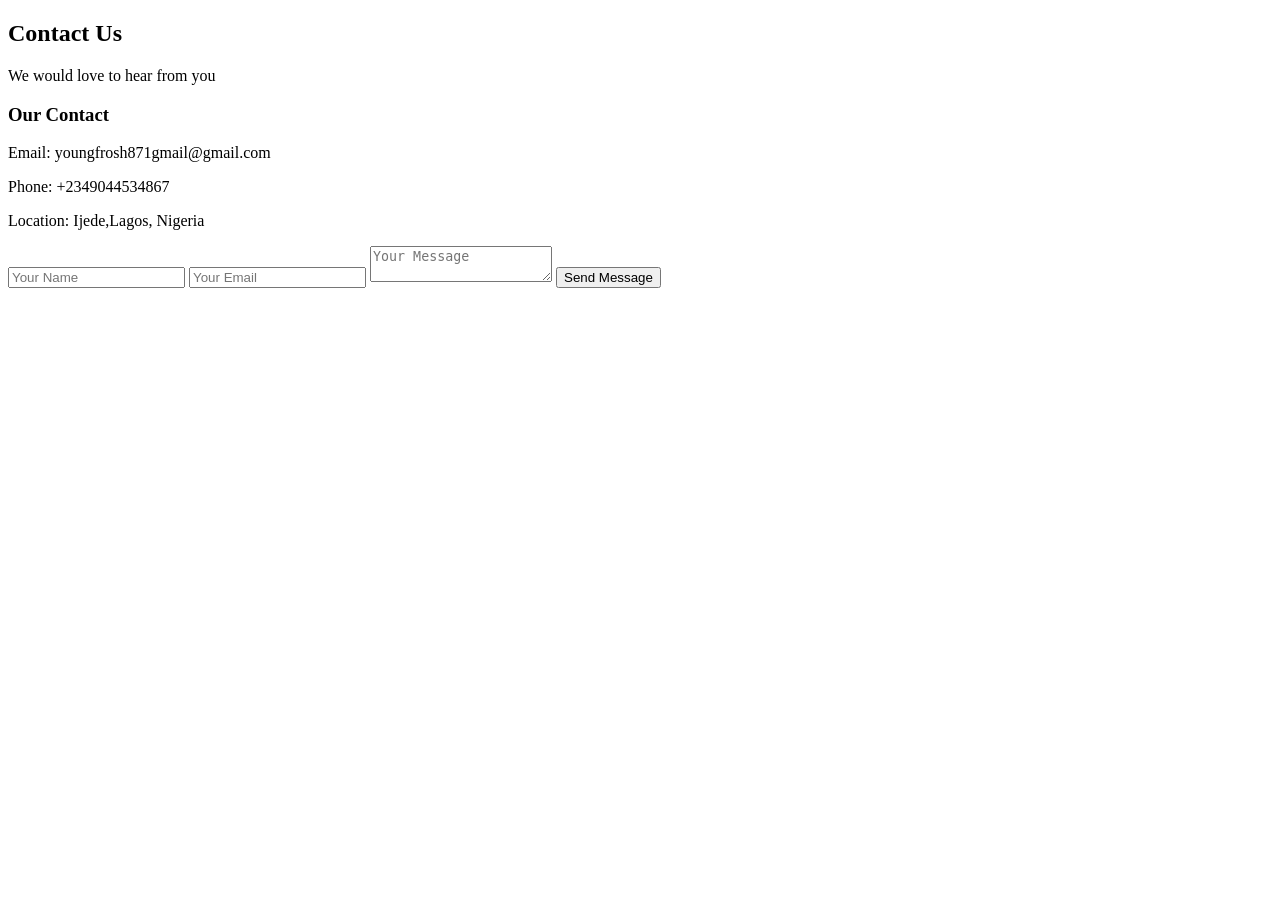
==== contact_us.html @ 71947e03 "First website upload" ====
<!DOCTYPE html>
<html lang="en">
<head>
<meta charset="UTF-8">
<meta name="viewport" content="width=device-width, initial-scale=1.0">
<title>Contact Us</title>
<link rel="stylesheet" href="contact.css">
</head>

<body>

<section class="contact">

<h1>Contact Us</h1>
<p>We would love to hear from you</p>

<div class="container">

<div class="contact-info">
<h3>Our Contact</h3>

<p>Email: youngfrosh871gmail@gmail.com</p>

<p>Phone: +2349044534867</p>

<p>Location: Ijede,Lagos, Nigeria</p>

</div>

<div class="contact-form">

<form id="contactForm">

<input type="text" id="name" placeholder="Your Name">

<input type="email" id="email" placeholder="Your Email">

<textarea id="message" placeholder="Your Message"></textarea>

<button type="submit">Send Message</button>

</form>

<p id="formMessage"></p>

</div>

</div>

</section>

<script src="contact.js"></script>

</body>
</html>
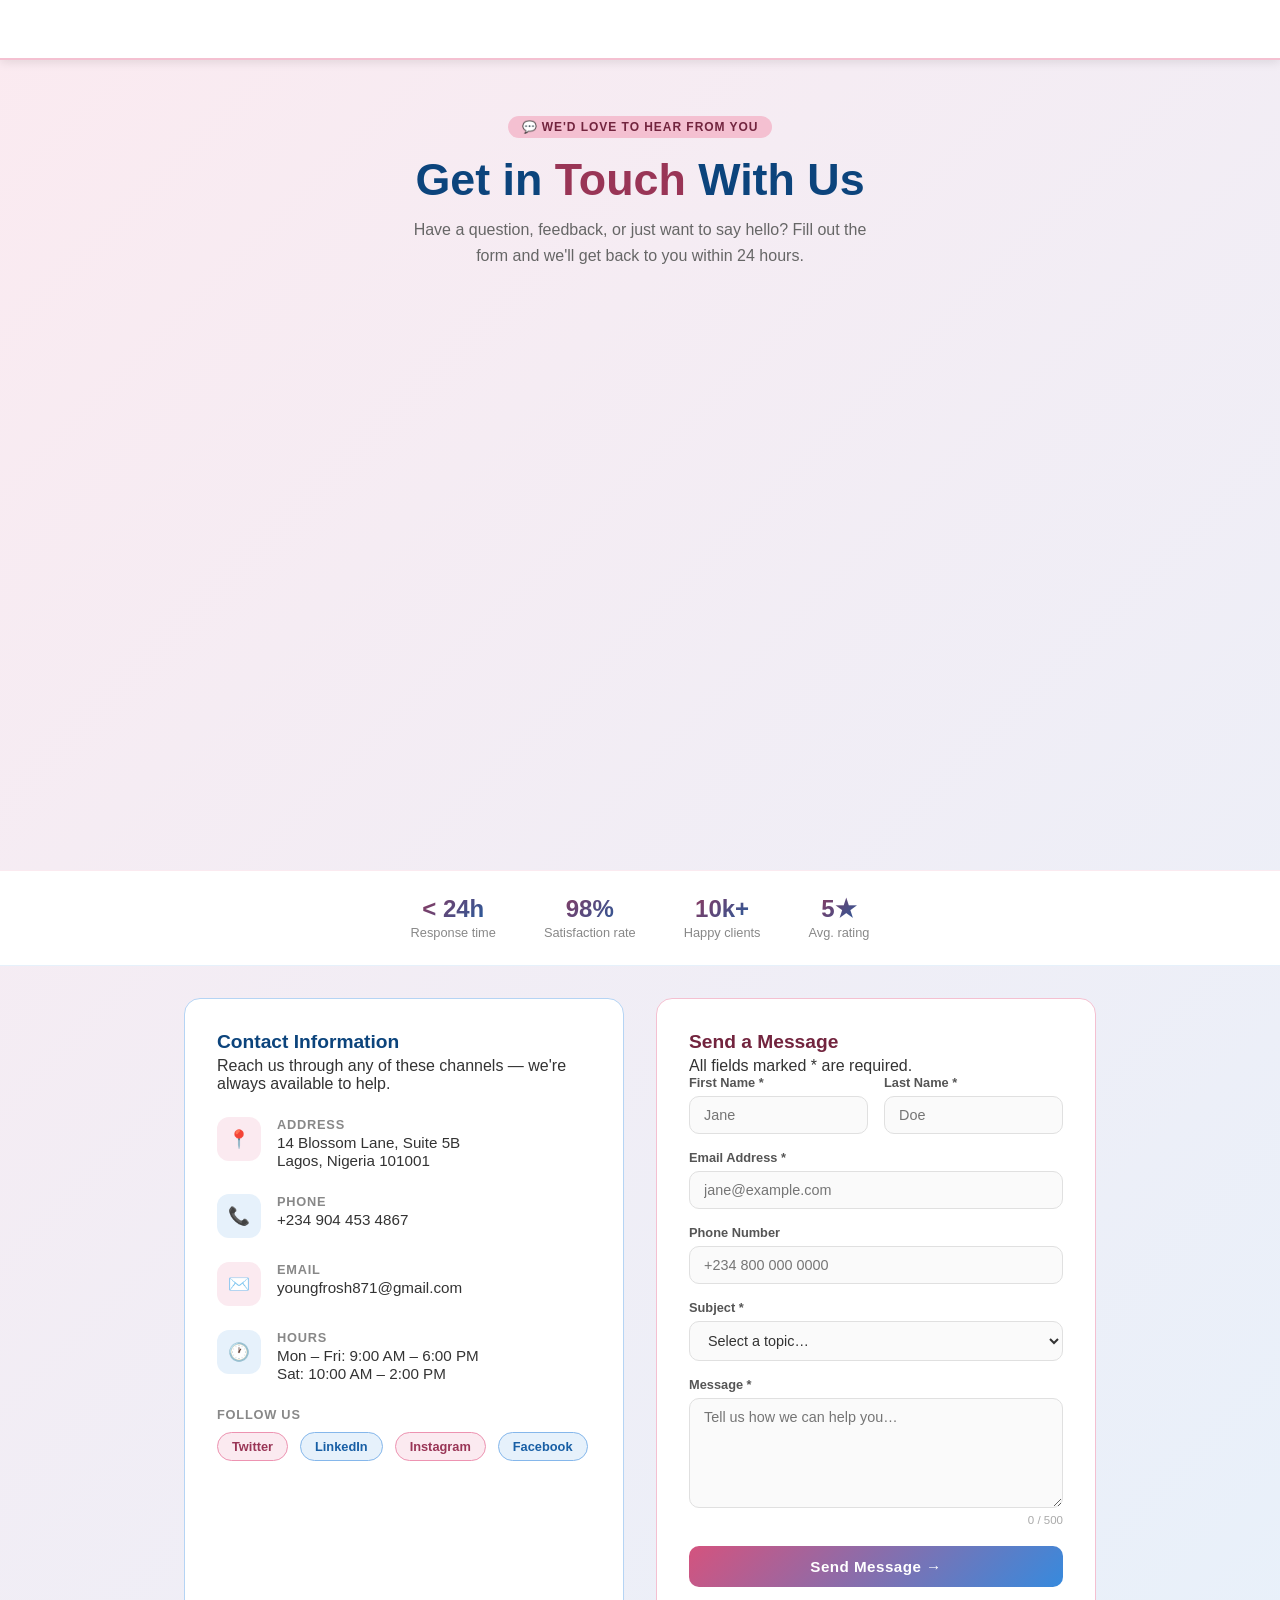
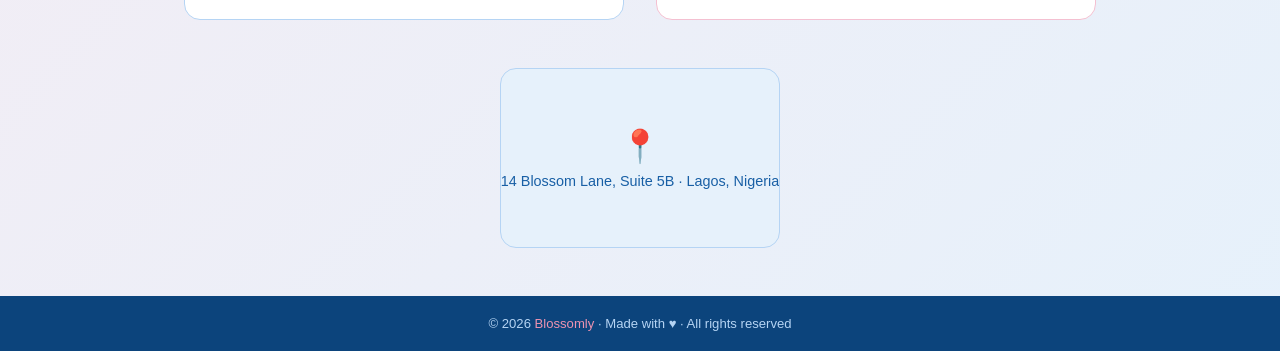
==== commit 808a9ca3: "Update" ====
--- a/contact_us.html
+++ b/contact_us.html
@@ -1,55 +1,149 @@
 <!DOCTYPE html>
 <html lang="en">
 <head>
-<meta charset="UTF-8">
-<meta name="viewport" content="width=device-width, initial-scale=1.0">
-<title>Contact Us</title>
-<link rel="stylesheet" href="contact.css">
+  <meta charset="UTF-8" />
+  <meta name="viewport" content="width=device-width, initial-scale=1.0"/>
+  <title>Contact Us</title>
+  <link rel="stylesheet" href="style.css">
+
 </head>
-
 <body>
 
-<section class="contact">
+<!-- NAV -->
+<nav>
+  
+</nav>
 
-<h1>Contact Us</h1>
-<p>We would love to hear from you</p>
+<!-- HERO -->
+<section class="hero">
+  <div class="hero-badge">💬 We'd love to hear from you</div>
+  <h1>Get in <span>Touch</span> With Us</h1>
+  <p>Have a question, feedback, or just want to say hello? Fill out the form and we'll get back to you within 24 hours.</p>
+</section>
 
-<div class="container">
+<!-- STATS -->
+<div class="stats-strip">
+  <div class="stat"><strong>&lt; 24h</strong><span>Response time</span></div>
+  <div class="stat"><strong>98%</strong><span>Satisfaction rate</span></div>
+  <div class="stat"><strong>10k+</strong><span>Happy clients</span></div>
+  <div class="stat"><strong>5★</strong><span>Avg. rating</span></div>
+</div>
 
-<div class="contact-info">
-<h3>Our Contact</h3>
+<!-- MAIN -->
+<div class="main-grid">
 
-<p>Email: youngfrosh871gmail@gmail.com</p>
+  <!-- INFO CARD -->
+  <div class="info-card">
+    <div>
+      <h2>Contact Information</h2>
+      <p>Reach us through any of these channels — we're always available to help.</p>
+    </div>
+    <div class="contact-item">
+      <div class="icon-box icon-pink">📍</div>
+      <div class="contact-item-text">
+        <strong>Address</strong>
+        <span>14 Blossom Lane, Suite 5B<br>Lagos, Nigeria 101001</span>
+      </div>
+    </div>
+    <div class="contact-item">
+      <div class="icon-box icon-blue">📞</div>
+      <div class="contact-item-text">
+        <strong>Phone</strong>
+        <span>+234 904 453 4867</span>
+      </div>
+    </div>
+    <div class="contact-item">
+      <div class="icon-box icon-pink">✉️</div>
+      <div class="contact-item-text">
+        <strong>Email</strong>
+        <span>youngfrosh871@gmail.com</span>
+      </div>
+    </div>
+    <div class="contact-item">
+      <div class="icon-box icon-blue">🕐</div>
+      <div class="contact-item-text">
+        <strong>Hours</strong>
+        <span>Mon – Fri: 9:00 AM – 6:00 PM<br>Sat: 10:00 AM – 2:00 PM</span>
+      </div>
+    </div>
+    <div>
+      <p style="font-size:0.8rem;color:#888;margin-bottom:0.6rem;font-weight:600;text-transform:uppercase;letter-spacing:0.06em;">Follow Us</p>
+      <div class="social-row">
+        <a class="social-btn pink" href="#">Twitter</a>
+        <a class="social-btn blue" href="#">LinkedIn</a>
+        <a class="social-btn pink" href="#">Instagram</a>
+        <a class="social-btn blue" href="#">Facebook</a>
+      </div>
+    </div>
+  </div>
 
-<p>Phone: +2349044534867</p>
+  <!-- FORM CARD -->
+  <div class="form-card">
+    <div id="formWrapper">
+      <h2>Send a Message</h2>
+      <p>All fields marked * are required.</p>
+      <div class="form-row">
+        <div class="form-group">
+          <label for="fname">First Name *</label>
+          <input type="text" id="fname" placeholder="Jane" />
+        </div>
+        <div class="form-group">
+          <label for="lname">Last Name *</label>
+          <input type="text" id="lname" placeholder="Doe" />
+        </div>
+      </div>
+      <div class="form-group">
+        <label for="email">Email Address *</label>
+        <input type="email" id="email" placeholder="jane@example.com" />
+      </div>
+      <div class="form-group">
+        <label for="phone">Phone Number</label>
+        <input type="tel" id="phone" placeholder="+234 800 000 0000" />
+      </div>
+      <div class="form-group">
+        <label for="subject">Subject *</label>
+        <select id="subject">
+          <option value="">Select a topic…</option>
+          <option>General Inquiry</option>
+          <option>Product Support</option>
+          <option>Partnership</option>
+          <option>Billing</option>
+          <option>Other</option>
+        </select>
+      </div>
+      <div class="form-group">
+        <label for="message">Message *</label>
+        <textarea id="message" placeholder="Tell us how we can help you…" maxlength="500"></textarea>
+        <div class="char-count" id="charCount">0 / 500</div>
+      </div>
+      <button class="submit-btn" id="submitBtn" onclick="handleSubmit()">Send Message →</button>
+    </div>
 
-<p>Location: Ijede,Lagos, Nigeria</p>
+    <div class="success-msg" id="successMsg">
+      <div class="success-icon">✓</div>
+      <h3>Message Sent!</h3>
+      <p>Thank you for reaching out. We'll get back to you within 24 hours.</p>
+      <button class="send-again" onclick="resetForm()">Send another message</button>
+    </div>
+  </div>
 
 </div>
 
-<div class="contact-form">
-
-<form id="contactForm">
-
-<input type="text" id="name" placeholder="Your Name">
-
-<input type="email" id="email" placeholder="Your Email">
-
-<textarea id="message" placeholder="Your Message"></textarea>
-
-<button type="submit">Send Message</button>
-
-</form>
-
-<p id="formMessage"></p>
-
+<!-- MAP -->
+<div class="map-section">
+  <div class="map-placeholder">
+    <div class="map-pin">📍</div>
+    <span>14 Blossom Lane, Suite 5B · Lagos, Nigeria</span>
+  </div>
 </div>
 
-</div>
+<!-- FOOTER -->
+<footer>
+  © 2026 <span>Blossomly</span> · Made with ♥ · All rights reserved
+</footer>
 
-</section>
-
-<script src="contact.js"></script>
-
+<!-- TOAST -->
+<div id="toast"></div>
+<script src="index.js"></script>
 </body>
 </html>
--- a/style.css
+++ b/style.css
@@ -0,0 +1,635 @@
+*{
+margin:0;
+padding:0;
+box-sizing:border-box;
+font-family: 'Segoe UI', sans-serif;
+}
+
+body{
+background:#fff0f6;
+color:#333;
+}
+
+/* NAVBAR */
+nav{
+display:flex;
+justify-content:space-between;
+align-items:center;
+padding:15px 25px;
+background:white;
+position:sticky;
+top:0;
+z-index:1000;
+box-shadow:0 2px 10px rgba(0,0,0,0.1);
+}
+
+.logo{
+font-size:20px;
+font-weight:bold;
+color:#ff4da6;
+}
+
+.nav-links{
+display:flex;
+gap:20px;
+}
+
+.nav-links a{
+text-decoration:none;
+color:#333;
+font-weight:500;
+transition:0.3s;
+}
+
+.nav-links a:hover{
+color:#ff4da6;
+}
+
+/* HERO */
+.hero{
+position:relative;
+height:90vh;
+overflow:hidden;
+}
+
+.slide{
+position:absolute;
+width:100%;
+height:100%;
+background-size:cover;
+background-position:center;
+opacity:0;
+transition:1s;
+}
+
+.slide.active{
+opacity:1;
+}
+
+/* DARK OVERLAY */
+.overlay{
+position:absolute;
+top:0;
+left:0;
+width:100%;
+height:100%;
+background:rgba(0,0,0,0.4);
+display:flex;
+justify-content:center;
+align-items:center;
+flex-direction:column;
+color:white;
+text-align:center;
+padding:20px;
+}
+
+.overlay h1{
+font-size:42px;
+margin-bottom:10px;
+}
+
+.overlay p{
+margin-bottom:15px;
+font-size:18px;
+}
+
+/* SHOP BUTTON */
+.overlay button{
+padding:12px 28px;
+background:#ff4da6;
+border:none;
+color:white;
+border-radius:25px;
+cursor:pointer;
+font-size:16px;
+transition:0.3s;
+}
+
+.overlay button:hover{
+background:#e60073;
+transform:scale(1.05);
+}
+
+/* PRODUCTS */
+.products{
+padding:60px 20px;
+text-align:center;
+}
+
+.products h2{
+font-size:28px;
+margin-bottom:30px;
+}
+
+/* GRID FOR 6 PRODUCTS */
+.product-grid{
+display:grid;
+grid-template-columns:repeat(auto-fit,minmax(250px,1fr));
+gap:25px;
+}
+
+/* CARD */
+.card{
+background:white;
+padding:15px;
+border-radius:15px;
+box-shadow:0 5px 15px rgba(0,0,0,0.1);
+transition:0.3s;
+}
+
+.card:hover{
+transform:translateY(-5px);
+}
+
+/* IMAGE */
+.card img{
+width:100%;
+height:250px;
+object-fit:cover;
+border-radius:10px;
+}
+
+/* PRICE */
+.price{
+color:#ff4da6;
+font-weight:bold;
+margin:10px 0;
+font-size:18px;
+}
+
+/* BUY BUTTON */
+.buy-btn{
+display:inline-block;
+padding:10px 20px;
+background:#ff4da6;
+color:white;
+border-radius:20px;
+text-decoration:none;
+transition:0.3s;
+}
+
+.buy-btn:hover{
+background:#e60073;
+}
+
+/* CONTACT */
+.contact{
+padding:40px 20px;
+text-align:center;
+background:#ffe6f0;
+}
+
+/* MOBILE MENU */
+.menu-btn{
+display:none;
+font-size:24px;
+cursor:pointer;
+}
+
+/* RESPONSIVE */
+@media(max-width:768px){
+
+.overlay h1{
+font-size:28px;
+}
+
+.overlay p{
+font-size:16px;
+}
+
+.nav-links{
+display:none;
+flex-direction:column;
+background:white;
+position:absolute;
+top:60px;
+right:20px;
+padding:15px;
+border-radius:10px;
+box-shadow:0 5px 15px rgba(0,0,0,0.1);
+}
+
+.nav-links.active{
+display:flex;
+}
+
+.menu-btn{
+display:block;
+}
+
+.card img{
+height:200px;
+}
+}
+
+
+
+
+
+
+
+
+
+
+    *, *::before, *::after { box-sizing: border-box; margin: 0; padding: 0; }
+
+    :root {
+      --pink-50: #FBEAF0;
+      --pink-100: #F4C0D1;
+      --pink-200: #ED93B1;
+      --pink-400: #D4537E;
+      --pink-600: #993556;
+      --pink-800: #72243E;
+      --blue-50: #E6F1FB;
+      --blue-100: #B5D4F4;
+      --blue-200: #85B7EB;
+      --blue-400: #378ADD;
+      --blue-600: #185FA5;
+      --blue-800: #0C447C;
+    }
+
+    body {
+      font-family: 'Segoe UI', system-ui, sans-serif;
+      background: linear-gradient(135deg, var(--pink-50) 0%, var(--blue-50) 100%);
+      min-height: 100vh;
+      display: flex;
+      flex-direction: column;
+    }
+
+    /* NAV */
+    nav {
+      background: #fff;
+      border-bottom: 2px solid var(--pink-100);
+      padding: 0 2rem;
+      display: flex;
+      align-items: center;
+      justify-content: space-between;
+      height: 60px;
+      position: sticky;
+      top: 0;
+      z-index: 100;
+    }
+    .nav-logo {
+      font-size: 1.3rem;
+      font-weight: 700;
+      background: linear-gradient(135deg, var(--pink-600), var(--blue-600));
+      -webkit-background-clip: text;
+      -webkit-text-fill-color: transparent;
+      background-clip: text;
+    }
+    .nav-links { display: flex; gap: 1.5rem; }
+    .nav-links a {
+      text-decoration: none;
+      font-size: 0.9rem;
+      color: #555;
+      transition: color 0.2s;
+    }
+    .nav-links a:hover { color: var(--pink-600); }
+    .nav-toggle { display: none; cursor: pointer; border: none; background: none; font-size: 1.4rem; }
+
+    /* HERO */
+    .hero {
+      text-align: center;
+      padding: 3.5rem 1.5rem 2rem;
+    }
+    .hero-badge {
+      display: inline-block;
+      background: var(--pink-100);
+      color: var(--pink-800);
+      font-size: 0.75rem;
+      font-weight: 600;
+      letter-spacing: 0.08em;
+      text-transform: uppercase;
+      padding: 4px 14px;
+      border-radius: 999px;
+      margin-bottom: 1rem;
+    }
+    .hero h1 {
+      font-size: clamp(1.8rem, 5vw, 2.8rem);
+      font-weight: 700;
+      color: var(--blue-800);
+      margin-bottom: 0.75rem;
+    }
+    .hero h1 span { color: var(--pink-600); }
+    .hero p {
+      color: #666;
+      font-size: 1rem;
+      max-width: 480px;
+      margin: 0 auto;
+      line-height: 1.6;
+    }
+
+    /* MAIN LAYOUT */
+    .main-grid {
+      display: grid;
+      grid-template-columns: 1fr 1fr;
+      gap: 2rem;
+      max-width: 960px;
+      width: 100%;
+      margin: 0 auto 3rem;
+      padding: 0 1.5rem;
+    }
+
+    /* INFO CARD */
+    .info-card {
+      background: #fff;
+      border-radius: 16px;
+      border: 1.5px solid var(--blue-100);
+      padding: 2rem;
+      display: flex;
+      flex-direction: column;
+      gap: 1.5rem;
+    }
+    .info-card h2 {
+      font-size: 1.2rem;
+      font-weight: 700;
+      color: var(--blue-800);
+      margin-bottom: 0.25rem;
+    }
+    .info-card > p {
+      font-size: 0.9rem;
+      color: #777;
+      line-height: 1.6;
+      margin-top: -1rem;
+    }
+    .contact-item {
+      display: flex;
+      align-items: flex-start;
+      gap: 1rem;
+    }
+    .icon-box {
+      width: 44px;
+      height: 44px;
+      border-radius: 12px;
+      display: flex;
+      align-items: center;
+      justify-content: center;
+      flex-shrink: 0;
+      font-size: 1.1rem;
+    }
+    .icon-pink { background: var(--pink-50); }
+    .icon-blue { background: var(--blue-50); }
+    .contact-item-text strong {
+      display: block;
+      font-size: 0.8rem;
+      font-weight: 600;
+      color: #888;
+      text-transform: uppercase;
+      letter-spacing: 0.06em;
+      margin-bottom: 2px;
+    }
+    .contact-item-text span {
+      font-size: 0.95rem;
+      color: #333;
+    }
+    .social-row {
+      display: flex;
+      gap: 0.75rem;
+      flex-wrap: wrap;
+    }
+    .social-btn {
+      padding: 6px 14px;
+      border-radius: 999px;
+      font-size: 0.8rem;
+      font-weight: 600;
+      border: 1.5px solid;
+      text-decoration: none;
+      transition: background 0.2s, color 0.2s;
+      cursor: pointer;
+    }
+    .social-btn.pink {
+      border-color: var(--pink-200);
+      color: var(--pink-600);
+      background: var(--pink-50);
+    }
+    .social-btn.blue {
+      border-color: var(--blue-200);
+      color: var(--blue-600);
+      background: var(--blue-50);
+    }
+    .social-btn:hover { opacity: 0.8; }
+
+    /* FORM CARD */
+    .form-card {
+      background: #fff;
+      border-radius: 16px;
+      border: 1.5px solid var(--pink-100);
+      padding: 2rem;
+    }
+    .form-card h2 {
+      font-size: 1.2rem;
+      font-weight: 700;
+      color: var(--pink-800);
+      margin-bottom: 0.25rem;
+    }
+    .form-card > p {
+      font-size: 0.9rem;
+      color: #777;
+      margin-bottom: 1.5rem;
+    }
+    .form-row {
+      display: grid;
+      grid-template-columns: 1fr 1fr;
+      gap: 1rem;
+    }
+    .form-group {
+      display: flex;
+      flex-direction: column;
+      gap: 6px;
+      margin-bottom: 1rem;
+    }
+    .form-group label {
+      font-size: 0.8rem;
+      font-weight: 600;
+      color: #555;
+    }
+    .form-group input,
+    .form-group select,
+    .form-group textarea {
+      border: 1.5px solid #e0e0e0;
+      border-radius: 10px;
+      padding: 10px 14px;
+      font-size: 0.9rem;
+      font-family: inherit;
+      color: #333;
+      background: #fafafa;
+      transition: border-color 0.2s, box-shadow 0.2s;
+      outline: none;
+      width: 100%;
+    }
+    .form-group input:focus,
+    .form-group select:focus,
+    .form-group textarea:focus {
+      border-color: var(--pink-400);
+      box-shadow: 0 0 0 3px var(--pink-50);
+      background: #fff;
+    }
+    .form-group textarea { resize: vertical; min-height: 110px; }
+
+    .char-count {
+      font-size: 0.72rem;
+      color: #aaa;
+      text-align: right;
+    }
+    .char-count.warn { color: var(--pink-400); }
+
+    .submit-btn {
+      width: 100%;
+      padding: 12px;
+      border-radius: 10px;
+      border: none;
+      font-size: 0.95rem;
+      font-weight: 700;
+      cursor: pointer;
+      background: linear-gradient(135deg, var(--pink-400), var(--blue-400));
+      color: #fff;
+      letter-spacing: 0.03em;
+      transition: opacity 0.2s, transform 0.1s;
+      margin-top: 0.25rem;
+    }
+    .submit-btn:hover { opacity: 0.9; }
+    .submit-btn:active { transform: scale(0.98); }
+    .submit-btn:disabled { opacity: 0.55; cursor: not-allowed; }
+
+    /* SUCCESS */
+    .success-msg {
+      display: none;
+      text-align: center;
+      padding: 2rem 1rem;
+    }
+    .success-icon {
+      width: 60px; height: 60px;
+      border-radius: 50%;
+      background: var(--pink-50);
+      display: flex; align-items: center; justify-content: center;
+      font-size: 1.6rem;
+      margin: 0 auto 1rem;
+    }
+    .success-msg h3 { color: var(--blue-800); font-size: 1.2rem; margin-bottom: 0.4rem; }
+    .success-msg p { color: #777; font-size: 0.9rem; }
+    .send-again {
+      margin-top: 1rem;
+      background: none;
+      border: 1.5px solid var(--pink-200);
+      color: var(--pink-600);
+      font-size: 0.85rem;
+      font-weight: 600;
+      padding: 8px 18px;
+      border-radius: 999px;
+      cursor: pointer;
+      transition: background 0.2s;
+    }
+    .send-again:hover { background: var(--pink-50); }
+
+    /* STATS STRIP */
+    .stats-strip {
+      background: #fff;
+      border-top: 1.5px solid var(--pink-50);
+      border-bottom: 1.5px solid var(--blue-50);
+      padding: 1.5rem;
+      display: flex;
+      justify-content: center;
+      gap: 3rem;
+      flex-wrap: wrap;
+      margin-bottom: 2rem;
+    }
+    .stat { text-align: center; }
+    .stat strong {
+      display: block;
+      font-size: 1.5rem;
+      font-weight: 700;
+      background: linear-gradient(135deg, var(--pink-600), var(--blue-600));
+      -webkit-background-clip: text;
+      -webkit-text-fill-color: transparent;
+      background-clip: text;
+    }
+    .stat span { font-size: 0.8rem; color: #888; }
+
+    /* MAP */
+    .map-section {
+      max-width: 960px;
+      margin: 0 auto 3rem;
+      padding: 0 1.5rem;
+    }
+    .map-placeholder {
+      border-radius: 16px;
+      overflow: hidden;
+      border: 1.5px solid var(--blue-100);
+      background: var(--blue-50);
+      height: 180px;
+      display: flex;
+      align-items: center;
+      justify-content: center;
+      flex-direction: column;
+      gap: 0.5rem;
+      color: var(--blue-600);
+      font-size: 0.9rem;
+      font-weight: 500;
+    }
+    .map-pin { font-size: 2rem; }
+
+    /* FOOTER */
+    footer {
+      background: var(--blue-800);
+      color: var(--blue-100);
+      text-align: center;
+      padding: 1.25rem;
+      font-size: 0.82rem;
+      margin-top: auto;
+    }
+    footer span { color: var(--pink-200); }
+
+    /* TOAST */
+    #toast {
+      position: fixed;
+      bottom: 24px; left: 50%;
+      transform: translateX(-50%) translateY(20px);
+      background: var(--blue-800);
+      color: #fff;
+      padding: 10px 22px;
+      border-radius: 999px;
+      font-size: 0.85rem;
+      opacity: 0;
+      transition: opacity 0.3s, transform 0.3s;
+      pointer-events: none;
+      z-index: 999;
+    }
+    #toast.show { opacity: 1; transform: translateX(-50%) translateY(0); }
+
+    /* MOBILE RESPONSIVE */
+    @media (max-width: 680px) {
+      nav { padding: 0 1rem; }
+      .nav-links {
+        display: none;
+        flex-direction: column;
+        position: absolute;
+        top: 60px; left: 0; right: 0;
+        background: #fff;
+        border-bottom: 2px solid var(--pink-100);
+        padding: 1rem 1.5rem;
+        gap: 1rem;
+      }
+      .nav-links.open { display: flex; }
+      .nav-toggle { display: block; color: var(--blue-600); }
+      .main-grid { grid-template-columns: 1fr; }
+      .form-row { grid-template-columns: 1fr; }
+      .stats-strip { gap: 1.5rem; }
+    }
+  
+
+
+
+
+
+
+
+
+
+
+
+
+
+
+
+
+
